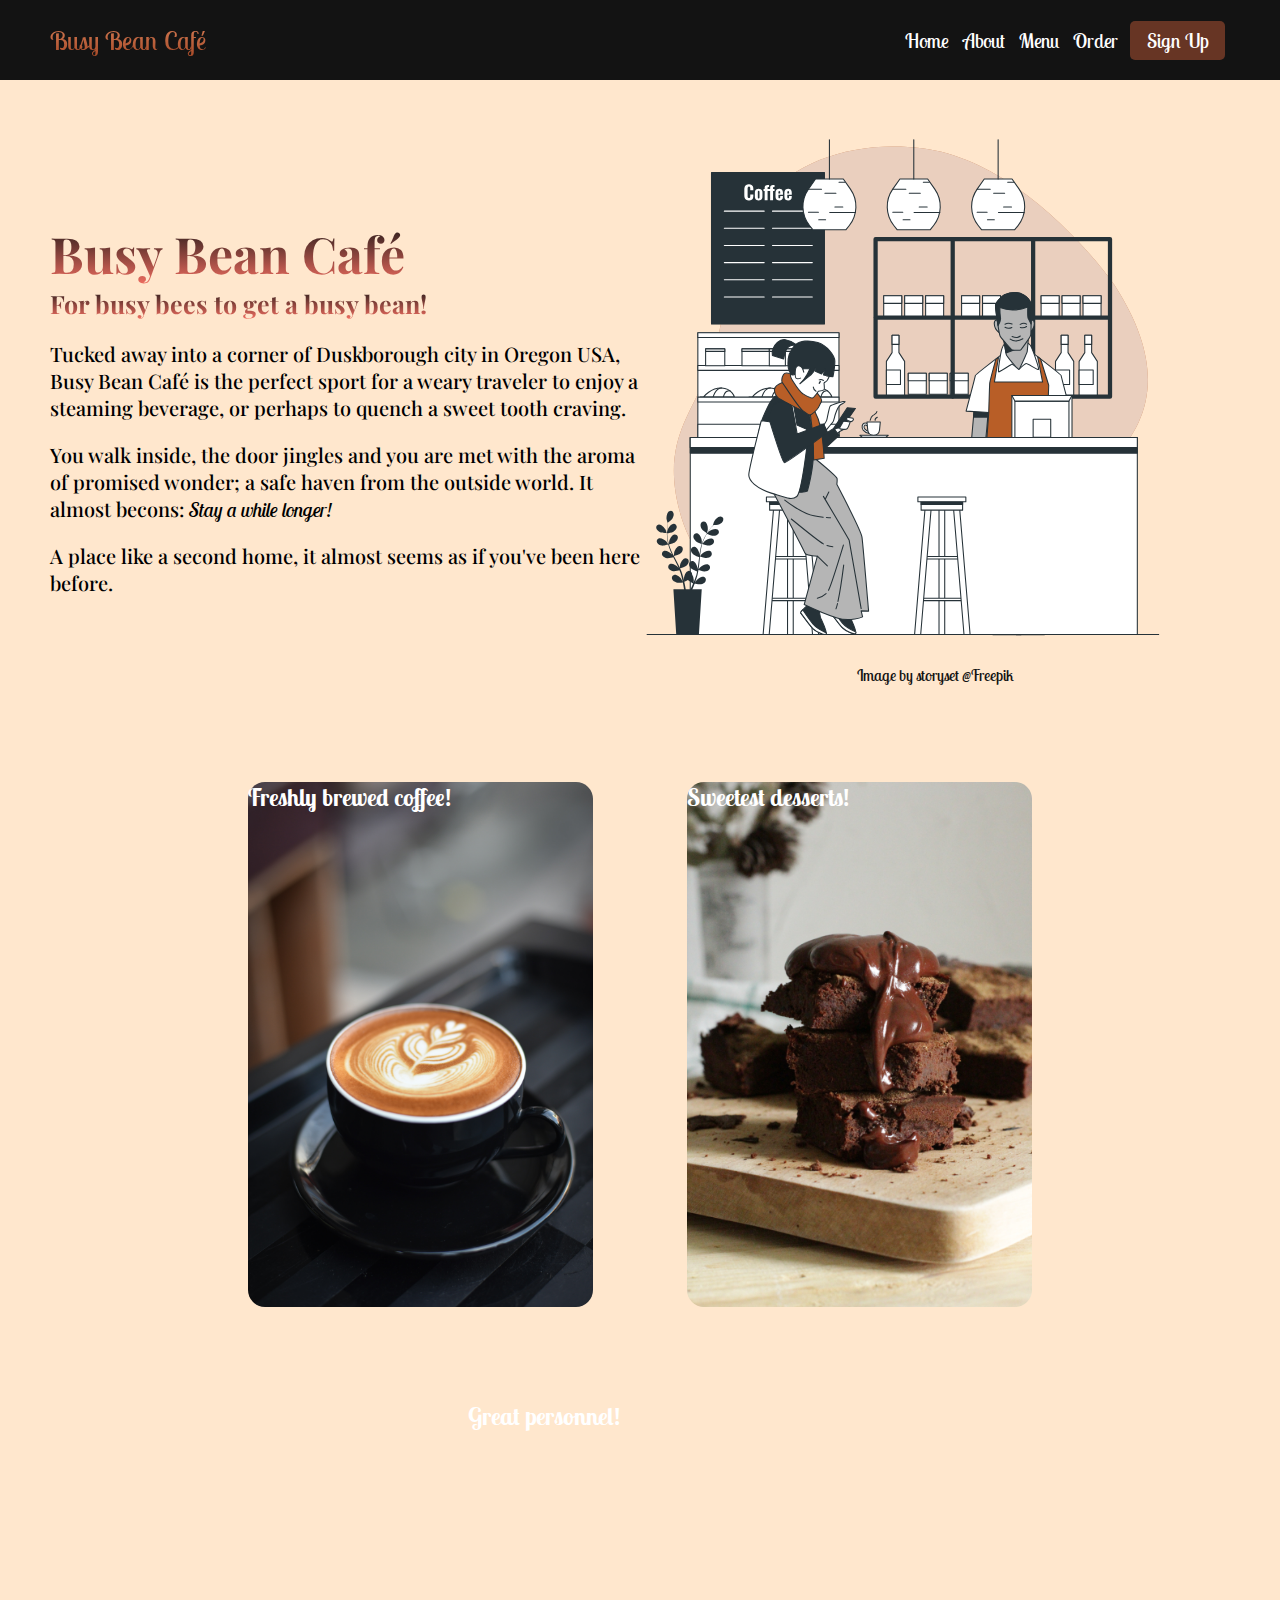
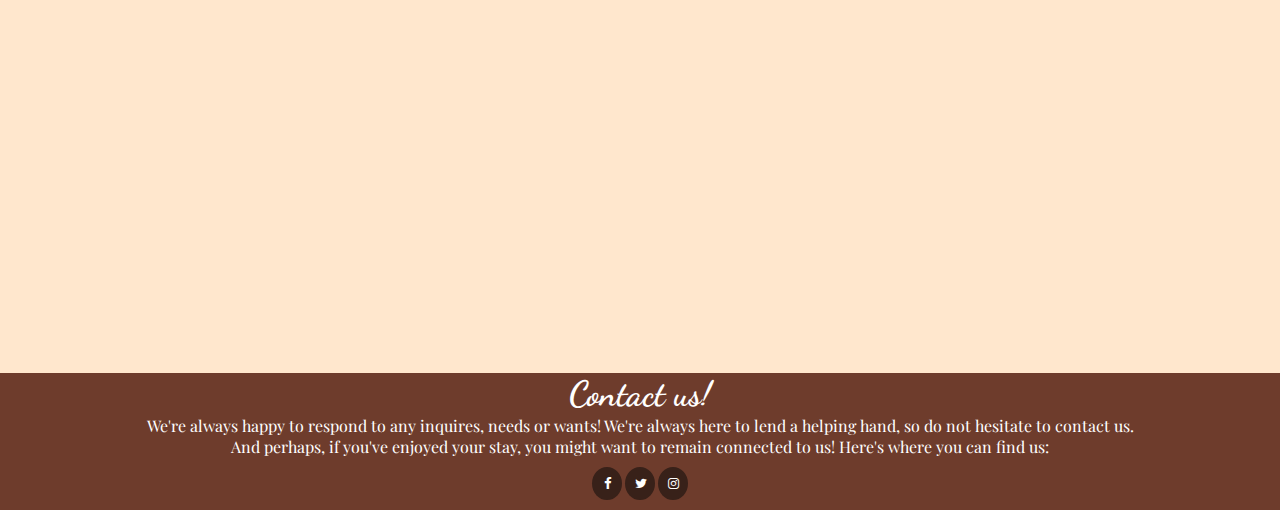
==== index.html @ cca83864 "first commit" ====
<!DOCTYPE html>
<html lang="en">
  <head>
    <title>Coffee Shop</title>
    <meta charset="UTF-8" />
    <meta http-equiv="X-UA-Compatible" content="IE=edge" />
    <meta name='viewport' content='width=device-width, initial-scale=1'>
    <link rel="stylesheet" href="https://cdnjs.cloudflare.com/ajax/libs/font-awesome/4.7.0/css/font-awesome.min.css">
    <link rel="stylesheet" href="script.css" />
    <link rel="preconnect" href="https://fonts.googleapis.com">
    <link rel="preconnect" href="https://fonts.gstatic.com" crossorigin>
    <link href="https://fonts.googleapis.com/css2?family=Dancing+Script&family=Lobster+Two:ital,wght@0,400;0,700;1,400&family=Playfair+Display:ital,wght@0,400;0,600;1,400&display=swap" rel="stylesheet">
  </head>
  <body>
<!---------------------NAVIGATION BAR--------------------->
    <nav class="navigationBar">
      <div class="navigationBar_Container">
        <a href="/" id="navigationBar_Logo">Busy Bean Café</a>
        <div class="navigationBar_Togle" id="mobile_Menu">
          <span class="bar"></span>
          <span class="bar"></span>
          <span class="bar"></span>
        </div>
        <ul class="navigationBar_Menu">
            <li class="navigationBar_Items">
                <a href="/index.html" class="navigationBar_Links">
                    Home
                </a>
            </li>
             <li class="navigationBar_Items">
                <a href="/learnMore.html" class="navigationBar_Links">
                   About
                </a>
            </li>
            <li class="navigationBar_Items">
                <a href="/menu.html" class="navigationBar_Links">
                   Menu
                </a>
            </li>
            <li class="navigationBar_Items">
                <a href="/" class="navigationBar_Links">
                   Order
                </a>
            </li>
            <li class="navigationBar_Button">
                <a href="/" class="button">
                    Sign Up
                </a>
            </li>
        </ul>
      </div>
    </nav>
 <!---------------------MAIN AREA--------------------->
      <div class="main">
        <div class="main_Container">
            <div class="main_Content">
                <h1>Busy Bean Café</h1>
                <h2>For busy bees to get a busy bean!</h2>
                <p>Tucked away into a corner of Duskborough city in Oregon USA, Busy Bean Café is the perfect sport for a weary traveler to enjoy a steaming beverage, or perhaps to quench a sweet tooth craving.</p>
                <p>You walk inside, the door jingles and you are met with the aroma of promised wonder; a safe haven from the outside world. It almost becons: <i>Stay a while longer!</i></p>
                <p>A place like a second home, it almost seems as if you've been here before.</p>
            </div>
            <div class="mainImage_Container">
                <img src="images/Coffee shop-bro.svg" alt="pic1" id="main_pic"/>
                <div class="credit_link">
                <a href="https://www.freepik.com/free-vector/coffee-shop-concept-illustration_15588818.htm#query=coffee%20shop&position=9&from_view=keyword" class="credit_link">Image by storyset @Freepik</a> 
            </div>
            </div>
        </div>
      </div>
<!---------------------SERVICES--------------------->
<div class="serices">
        <div class="services_Container">
            <div class="services_Offer">
                <h2>Freshly brewed coffee!</h2>
            </div>
            <div class="services_Offer">
                <h2>Sweetest desserts!</h2>
            </div>
            <div class="services_Offer">
                <h2>Great personnel!</h2>
            </div>
        </div>
</div>
<!---------------------FOOTER--------------------->

<div class="footer">
    <div class="footer_Info">
        <h2> Contact us! </h2>
        <p>We're always happy to respond to any inquires, needs or wants! We're always here to lend a helping hand, so do not hesitate to contact us. 
        <br> And perhaps, if you've enjoyed your stay, you might want to remain connected to us! Here's where you can find us:</p>
            <div class="socials">
                <a href="#" class="fa fa-facebook"></a>
                <a href="#" class="fa fa-twitter"></a>
                <a href="#" class="fa fa-instagram"></a>
            </div>
    </div>
</div>

  </body>
</html>
---- script.css ----
*{
    box-sizing:border-box;
    margin:0;
    padding:0;
    font-family: 'Lobster Two', cursive;
}

/*------------NAVIGATION------------*/

.navigationBar
{
    background: #131313;
    height: 80 px;
    display: flex;
    justify-content: center;
    align-items:center;
    font-size: 20px;
    position:sticky;
    top:0;
    z-index: 999;
}

.navigationBar_Container {
display: flex;
justify-content: space-between;
height: 80px;
z-index:1px;
width:100%;
max-width:1300px;
margin: 0 auto;
padding: 0 50px;
}

#navigationBar_Logo
{
    background-color:#842607;
    background-image: linear-gradient(to top, #842607 0%, #f9a277 100%);
    background-size:100%;
    -webkit-background-clip: text;
    -moz-background-clip: text;
    -ms-background-clip: text;
    -o-background-clip: text;
    -webkit-text-fill-color:transparent;
    -moz-test-fill-color: transparent;
    -ms-test-fill-color: transparent;
    -o-test-fill-color: transparent;
    display:flex;
    align-items:center;
    text-decoration:none;
    font-size: 26px;
}

.navigationBar_Menu {
    display: flex;
    align-items:center;
    list-style:none;
    text-align:center;
}

.navigationBar_Item {
    height: 80px;
}

.navigationBar_Links {
    color: #fff;
    display: flex;
    align-items: center;
    justify-content:center;
    text-decoration:none;
    padding: 0 7px;
    height:100%;
}

.navigationBar_Button {
    display: flex;
    justify-content: center;
    align-items: center;
    padding: 5px;
    width: 100%;
}

.button {
    display:flex;
    justify-content:center;
    align-items:center;
    text-decoration:none;
    padding: 7px 17px;
    height:100%;
    width:100%;
    border:none;
    outline: none;
    border-radius: 5px;
    background: #673524;
    color: #fff;
}

.button:hover {
    background: #a15442;
    color:rgb(0, 0, 0);
    transition: all 0.5s ease;
}

.navigationBar_Links:hover {
    color:#f77062;
    transition: all 0.5s ease;
}

/*------------MAIN------------*/

.main {
    background-color:#ffe7cd;
}

.main_Container {
    display:grid;
    grid-template-columns: 1fr 1fr;
    align-items: center;
    justify-self:center;
    margin: 0 auto;
    height: 90%;
    background-color:#ffe7cd;
    z-index:1;
    width:100%;
    max-width:1300px;
    padding:0;
    padding:50px;
}

.credit_link {
    color: #131313;
    display: flex;
    align-items: center;
    justify-content:center;
    text-decoration:none;
    padding: 0 5px;
    height:100%;

}

.credit_link:hover {
    color:#f77062;
    transition: all 0.5s ease;
}

.main_Content h1 {
    font-size: 50px;
    font-family: 'Playfair Display', serif;
    background-color:aqua;
    background-image: linear-gradient(to top, #f77062, #131313);
    -webkit-background-clip: text;
    -moz-background-clip: text;
    -ms-background-clip: text;
    -o-background-clip: text;
    -webkit-text-fill-color:transparent;
    -moz-test-fill-color: transparent;
    -ms-test-fill-color: transparent;
    -o-test-fill-color: transparent;
}

.main_Content h2 {
    font-size: 25px;
    font-family: 'Playfair Display', serif;
    background-color: #131313;
    background-image: linear-gradient(to top, #f77062, #131313);
    -webkit-background-clip: text;
    -moz-background-clip: text;
    -ms-background-clip: text;
    -o-background-clip: text;
    -webkit-text-fill-color:transparent;
    -moz-test-fill-color: transparent;
    -ms-test-fill-color: transparent;
    -o-test-fill-color: transparent;

}

.main_Content p {
    font-family: 'Playfair Display', serif;
    margin-top: 20px;
    font-size: 20px;
    font-weight: 500;
}

.mainImage_Container {
    text-align: ceter;

}

#main_pic{
  height: 90%;
    width:90%
}

/*------------SERVICES------------*/

.services {
    background:#ffe7cd;
    display:flex;
    flex-direction:column;
    align-items: center;
    height:90%;
}

.services_Container {
    
    align-items: center;
    background:#ffe7cd;
    display:flex;
    justify-content: center;
    flex-wrap:wrap;
}

.services_Offer {
    margin:47px;
    height:525px;
    width:345px;
    border-radius:17px;
    background-image: url('/images/COFFEE.jpg');
    BACKGROUND-size: cover;
    position: relative;
    color: #fff;

}

.services_Offer:nth-child(2) {
    margin:47px;
    height:525px;
    width:345px;
    border-radius:17px;
    background-image: url('/images/DESSERTS.jpg');
    BACKGROUND-size: cover;
    position: relative;
    color: #fff;

}

.services_Offer:nth-child(3) {
    margin:47px;
    height:525px;
    width:345px;
    border-radius:17px;
    background-image: url('/images/BARISTA.jpg');
    BACKGROUND-size: cover;
    position: relative;
    color: #fff;

}

.services h2 {
    position: absolute;
    top:350px;
    left:30px;
}

.services_Offer:hover {
    transform: scale(1.025);
    transition: 0.7 ease;
    cursor:pointer;
}

/*------------FOOTER------------*/

.footer {
    background:#6e3c2c;
}

.footer_Info{
    background:#6e3c2c;
    position:center;
    text-align: center;
    row-gap:40px;

}

.socials {
    background:#6e3c2c;
    position:center;
    text-align: center;
    row-gap:40px;
    padding: 10px;
}

.footer_Info h2 {
    font-family: 'Dancing Script', cursive;
    position: center;
    font-size:35px;
    color: #fff;
  
}

.footer_Info p {
    font-family: 'Cormorant Garamond', serif;
    position: center;
    font-size: 16px;
    font-weight: 100;
    font-family: 'Playfair Display', serif;
    color: #fff;

 }
    
.fa {
    padding: 10px;
    font-size: 30px;
    width: 30px;
    text-align: center;
    text-decoration: none;
    border-radius: 50%; 

}

  .fa:hover {
      opacity: 0.8;
  }
  
  .fa-facebook {
    background: #382119;
    color: white;
    font-size: small;
  }
  
  .fa-twitter {
    background: #382119;
    color: white;
    font-size: small;
  }
  
  .fa-instagram {
    background: #382119;
    color: white;
    font-size: small;
  }
  
/*------------MAIN2------------*/

.main2 {
    background-color:#ffe7cd;
    display:grid;
    text-align: center;
    padding-bottom:5px;
    
}

.main2_Container {
    background:#ffe7cd;
    margin: 10px 10px;
    display:grid;
    height: auto;
    width: auto;
}

.main2_Container h1 {
    font-size:57px;
    font-family: 'Dancing Script', cursive;
    color:#382119;
    letter-spacing:0.3rem;
}

.main2_Container h2 {
    font-size:35px;
    font-family: 'Cormorant Garamond', serif;
    color:#382119;
    letter-spacing:0.2rem;

}
.main2_Container h3 {
    font-size:20px;
    font-family: 'Dancing Script', cursive;
    color:#382119;
} 

.main2_Container p {
    font-family:'Times New Roman', Times, serif;
    color:#382119;
}

.menu {
    background-color: #6e3c2c;   
    display: grid;
    height: auto;
    width: auto;
}

.menu_Container {
    display: grid;
    align-items: center;
    margin: 50px;
    background-color:#ffe7cd;
    padding: 50px;
    height: auto;
    width: auto;
    row-gap:20px;
}

.prod1 {
grid-column:1;
grid-row:1;
}

.prod2 {
grid-column:2;
grid-row:1;
}
    
.prod3 {
grid-column:3;
grid-row:1;
}
.prod4 {
grid-column:1;
grid-row:2;
}
            
.prod5 {
 grid-column:2;
grid-row:2;
}

.prod6 {
grid-column:3;
grid-row:2;
 }

 .Separator {
  text-align:center;
  background-color:#ffe7cd;
  padding-bottom:5px;
 }
              
/*------------MAIN3------------*/
.main3 {
    background-color: #ffe7cd;
}

/*------------SLIDER------------*/
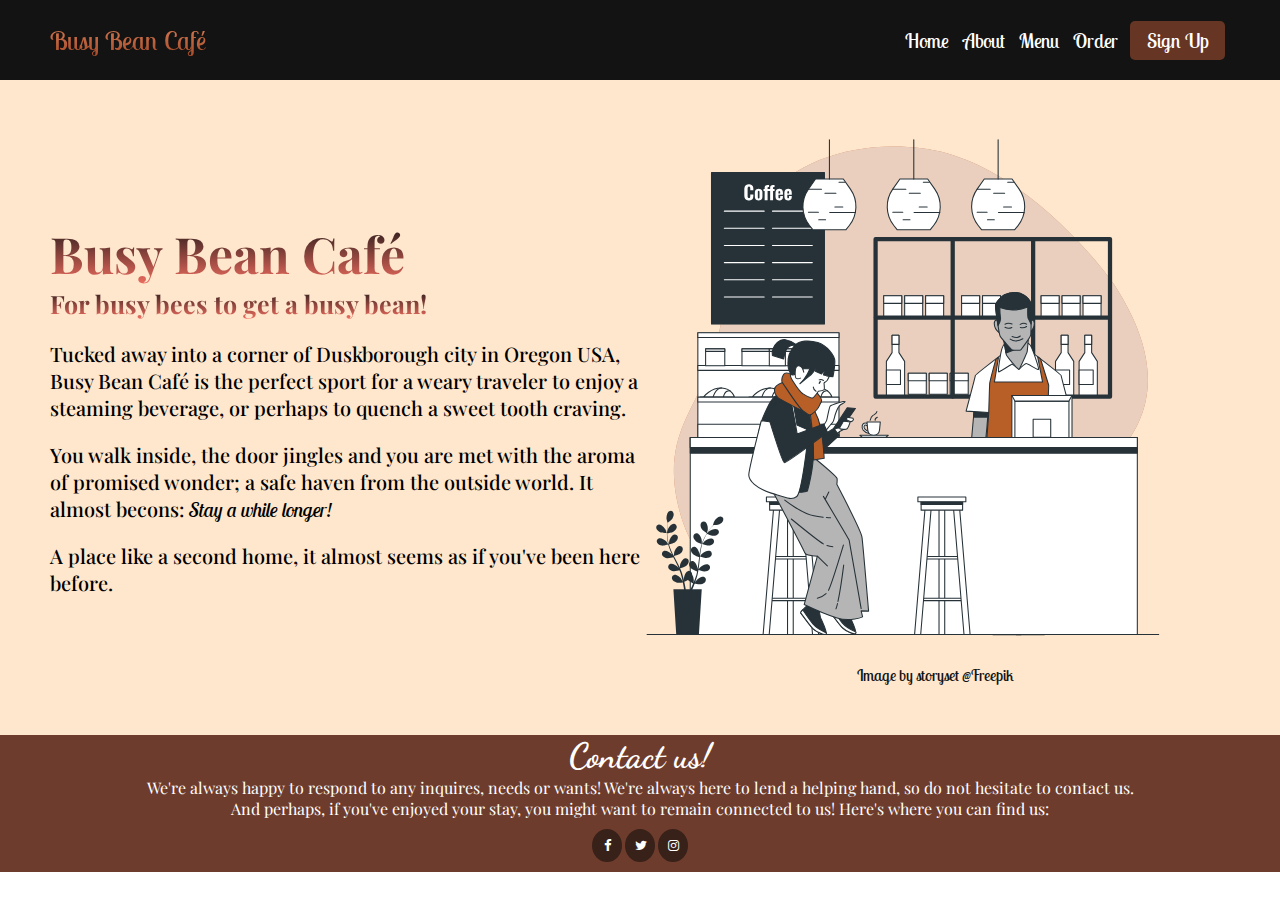
==== commit 59f94c74: "edits" ====
--- a/index.html
+++ b/index.html
@@ -28,7 +28,7 @@
                 </a>
             </li>
              <li class="navigationBar_Items">
-                <a href="/learnMore.html" class="navigationBar_Links">
+                <a href="/about.html" class="navigationBar_Links">
                    About
                 </a>
             </li>
@@ -68,20 +68,7 @@
             </div>
         </div>
       </div>
-<!---------------------SERVICES--------------------->
-<div class="serices">
-        <div class="services_Container">
-            <div class="services_Offer">
-                <h2>Freshly brewed coffee!</h2>
-            </div>
-            <div class="services_Offer">
-                <h2>Sweetest desserts!</h2>
-            </div>
-            <div class="services_Offer">
-                <h2>Great personnel!</h2>
-            </div>
-        </div>
-</div>
+
 <!---------------------FOOTER--------------------->
 
 <div class="footer">
--- a/script.css
+++ b/script.css
@@ -188,73 +188,6 @@
 #main_pic{
   height: 90%;
     width:90%
-}
-
-/*------------SERVICES------------*/
-
-.services {
-    background:#ffe7cd;
-    display:flex;
-    flex-direction:column;
-    align-items: center;
-    height:90%;
-}
-
-.services_Container {
-    
-    align-items: center;
-    background:#ffe7cd;
-    display:flex;
-    justify-content: center;
-    flex-wrap:wrap;
-}
-
-.services_Offer {
-    margin:47px;
-    height:525px;
-    width:345px;
-    border-radius:17px;
-    background-image: url('/images/COFFEE.jpg');
-    BACKGROUND-size: cover;
-    position: relative;
-    color: #fff;
-
-}
-
-.services_Offer:nth-child(2) {
-    margin:47px;
-    height:525px;
-    width:345px;
-    border-radius:17px;
-    background-image: url('/images/DESSERTS.jpg');
-    BACKGROUND-size: cover;
-    position: relative;
-    color: #fff;
-
-}
-
-.services_Offer:nth-child(3) {
-    margin:47px;
-    height:525px;
-    width:345px;
-    border-radius:17px;
-    background-image: url('/images/BARISTA.jpg');
-    BACKGROUND-size: cover;
-    position: relative;
-    color: #fff;
-
-}
-
-.services h2 {
-    position: absolute;
-    top:350px;
-    left:30px;
-}
-
-.services_Offer:hover {
-    transform: scale(1.025);
-    transition: 0.7 ease;
-    cursor:pointer;
 }
 
 /*------------FOOTER------------*/
@@ -428,7 +361,76 @@
 /*------------MAIN3------------*/
 .main3 {
     background-color: #ffe7cd;
-}
-
-/*------------SLIDER------------*/
-
+
+}
+
+/*------------SERVICES------------*/
+
+.services {
+    background:#ffe7cd;
+    display:flex;
+    flex-direction:column;
+    align-items: center;
+    height:90%;
+}
+
+.services_Container {
+    
+    align-items: center;
+    background:#ffe7cd;
+    display:flex;
+    justify-content: center;
+    flex-wrap:wrap;
+}
+
+.services_Offer {
+    margin:47px;
+    height:525px;
+    width:345px;
+    border-radius:17px;
+    background-image: url('/images/COFFEE.jpg');
+    BACKGROUND-size: cover;
+    position: relative;
+    color: #fff;
+
+}
+
+.services_Offer:nth-child(2) {
+    margin:47px;
+    height:525px;
+    width:345px;
+    border-radius:17px;
+    background-image: url('/images/DESSERTS.jpg');
+    BACKGROUND-size: cover;
+    position: relative;
+    color: #fff;
+
+}
+
+.services_Offer:nth-child(3) {
+    margin:47px;
+    height:525px;
+    width:345px;
+    border-radius:17px;
+    background-image: url('/images/BARISTA.jpg');
+    BACKGROUND-size: cover;
+    position: relative;
+    color: #fff;
+
+}
+
+.services h2 {
+    position: absolute;
+    top:350px;
+    left:30px;
+}
+
+.services_Offer:hover {
+    transform: scale(1.025);
+    transition: 0.7 ease;
+    cursor:pointer;
+}
+
+
+
+
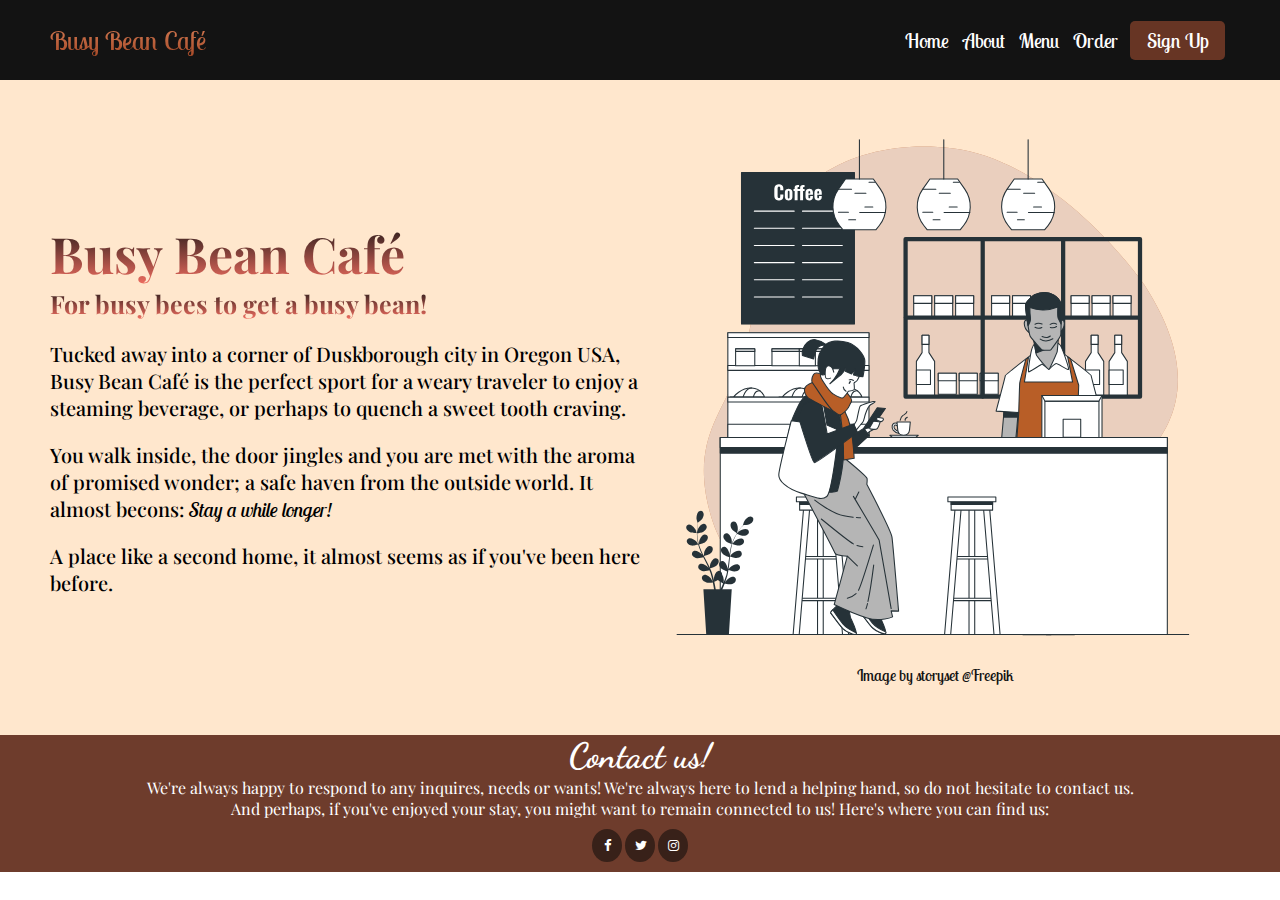
==== commit e6adb81f: "made the order page; prettied the code" ====
--- a/index.html
+++ b/index.html
@@ -38,14 +38,12 @@
                 </a>
             </li>
             <li class="navigationBar_Items">
-                <a href="/" class="navigationBar_Links">
+                <a href="/order.html" class="navigationBar_Links">
                    Order
                 </a>
             </li>
             <li class="navigationBar_Button">
-                <a href="/" class="button">
-                    Sign Up
-                </a>
+              <a href="/" class="button" id="signin"> Sign Up </a>
             </li>
         </ul>
       </div>
--- a/script.css
+++ b/script.css
@@ -79,7 +79,7 @@
     width: 100%;
 }
 
-.button {
+#signin {
     display:flex;
     justify-content:center;
     align-items:center;
@@ -94,7 +94,7 @@
     color: #fff;
 }
 
-.button:hover {
+#signin:hover {
     background: #a15442;
     color:rgb(0, 0, 0);
     transition: all 0.5s ease;
@@ -181,7 +181,7 @@
 }
 
 .mainImage_Container {
-    text-align: ceter;
+    text-align: center;
 
 }
 
@@ -269,6 +269,8 @@
     display:grid;
     text-align: center;
     padding-bottom:5px;
+    max-width:100%;
+   
     
 }
 
@@ -277,25 +279,26 @@
     margin: 10px 10px;
     display:grid;
     height: auto;
-    width: auto;
+    max-width:100%;
+
 }
 
 .main2_Container h1 {
-    font-size:57px;
+    font-size:10vh;
     font-family: 'Dancing Script', cursive;
     color:#382119;
     letter-spacing:0.3rem;
 }
 
 .main2_Container h2 {
-    font-size:35px;
+    font-size:6vh;
     font-family: 'Cormorant Garamond', serif;
     color:#382119;
     letter-spacing:0.2rem;
 
 }
 .main2_Container h3 {
-    font-size:20px;
+    font-size:3vh;
     font-family: 'Dancing Script', cursive;
     color:#382119;
 } 
@@ -303,6 +306,7 @@
 .main2_Container p {
     font-family:'Times New Roman', Times, serif;
     color:#382119;
+    font-size:2.3vh;
 }
 
 .menu {
@@ -323,34 +327,14 @@
     row-gap:20px;
 }
 
-.prod1 {
-grid-column:1;
-grid-row:1;
-}
-
-.prod2 {
-grid-column:2;
-grid-row:1;
-}
-    
-.prod3 {
-grid-column:3;
-grid-row:1;
-}
-.prod4 {
-grid-column:1;
-grid-row:2;
-}
-            
-.prod5 {
- grid-column:2;
-grid-row:2;
-}
-
-.prod6 {
-grid-column:3;
-grid-row:2;
- }
+@media (min-width:750px){
+
+    .menu_Container { grid-template-columns: repeat(2,1fr);}
+}
+
+@media (min-width: 1000px) {
+    .menu_Container { grid-template-columns: repeat(3, 1fr); }
+  }
 
  .Separator {
   text-align:center;
@@ -366,14 +350,6 @@
 
 /*------------SERVICES------------*/
 
-.services {
-    background:#ffe7cd;
-    display:flex;
-    flex-direction:column;
-    align-items: center;
-    height:90%;
-}
-
 .services_Container {
     
     align-items: center;
@@ -431,6 +407,171 @@
     cursor:pointer;
 }
 
-
-
-
+/*-------SMTH ELSE----*/
+.info_container {
+    display: grid;
+    align-items: center;
+    background-color:#6e3c2c;
+    padding: 20px;
+    height: auto;
+    max-width:100%;
+    row-gap:20px;
+}
+
+.info_container h1{
+    font-size:5.5vh;
+    font-family: 'Dancing Script', cursive;
+    color:#fff;
+
+}
+
+.info_container p{
+
+    font-family:'Playfair Display', serif;
+    color:#fff;
+    font-size:2.5vh;
+    margin: 0 55px;
+}
+
+.bolded1 { 
+    font-family:'Playfair Display', serif;
+    font-weight: bold; }
+
+.info_history{
+    display: grid;
+    align-items: center; 
+    grid-template-columns: 1fr;
+    background-color:#ffe7cd;
+    padding: 50px 100px 50px 70px;
+    height: auto;
+    width: auto;
+    row-gap:20px;
+}
+
+@media (min-width:600px){
+
+    .info_history { grid-template-columns: repeat(2,1fr);}
+}
+#info1{
+    height: 90%;
+      width:90%
+  }
+#info2{
+    height: 90%;
+      width:90%
+  }
+#info3{
+    height: 90%;
+      width:90%
+  }
+
+.text h1{
+    font-family: 'Tangerine', cursive;
+    font-size: 7.3vh;
+    color:#382119;
+    margin: 0 25px 0 25px;
+
+  }
+
+  .text p{
+    font-family:'Playfair Display', serif;
+    color:#382119;
+    font-size:2.5vh;
+    margin: 0 27px 0 10px;
+   
+  }
+
+/*-----------------ORDER SECTION MAIN4-----------------*/
+
+.main4{
+    background-color:#ffe7cd;
+    display: grid;
+    max-height:100%;
+    max-width:100%;
+
+}
+
+.items {
+    background-color:#673524;
+    align-items:center;
+    text-align:center;
+    display:grid;
+    max-height:100%;
+    max-width:100%;
+    padding:20px;
+
+}
+
+.items h1{
+    color:#fff;
+    font-size: 5vh;
+}
+
+.items_container {
+    background-color:#ffe7cd;
+    display: grid;
+    max-width: 100%;
+    padding: 15px;
+}
+
+@media (min-width:500px)
+{
+    .items_container { grid-template-columns: repeat(1,1fr);
+} }
+
+@media (min-width:900px)
+{
+    .items_container { grid-template-columns: repeat(2,1fr);
+} }
+
+@media (min-width:1420px)
+{
+    .items_container { grid-template-columns: repeat(3,1fr);
+} }
+
+.item{
+    background-color: #ffe7cd;
+    width:400px;
+    border: 15px solid #f9a277;
+    padding:25px;
+    margin:20px;
+}
+
+.item h2{
+    color: #673524;
+    font-size: 4vh;
+}
+
+.item p{
+    color:#382119;
+    font-size:2vh;
+    margin: 0 0 15px;
+}
+.Separator2{
+    color:#fff;
+    text-align:center;
+    font-size:2.5vh;
+
+}
+
+#orderbutton{
+    display:center;
+    justify-content:center;
+    align-items:center;
+    text-decoration:none;
+    padding: 7px 17px;
+    height:100%;
+    width:100%;
+    border:none;
+    outline: none;
+    border-radius: 5px;
+    background: #673524;
+    color: #fff;
+    
+}
+
+#orderbutton:hover {
+    background: #a15442;
+    color:rgb(0, 0, 0);
+    transition: all 0.5s ease;
+}